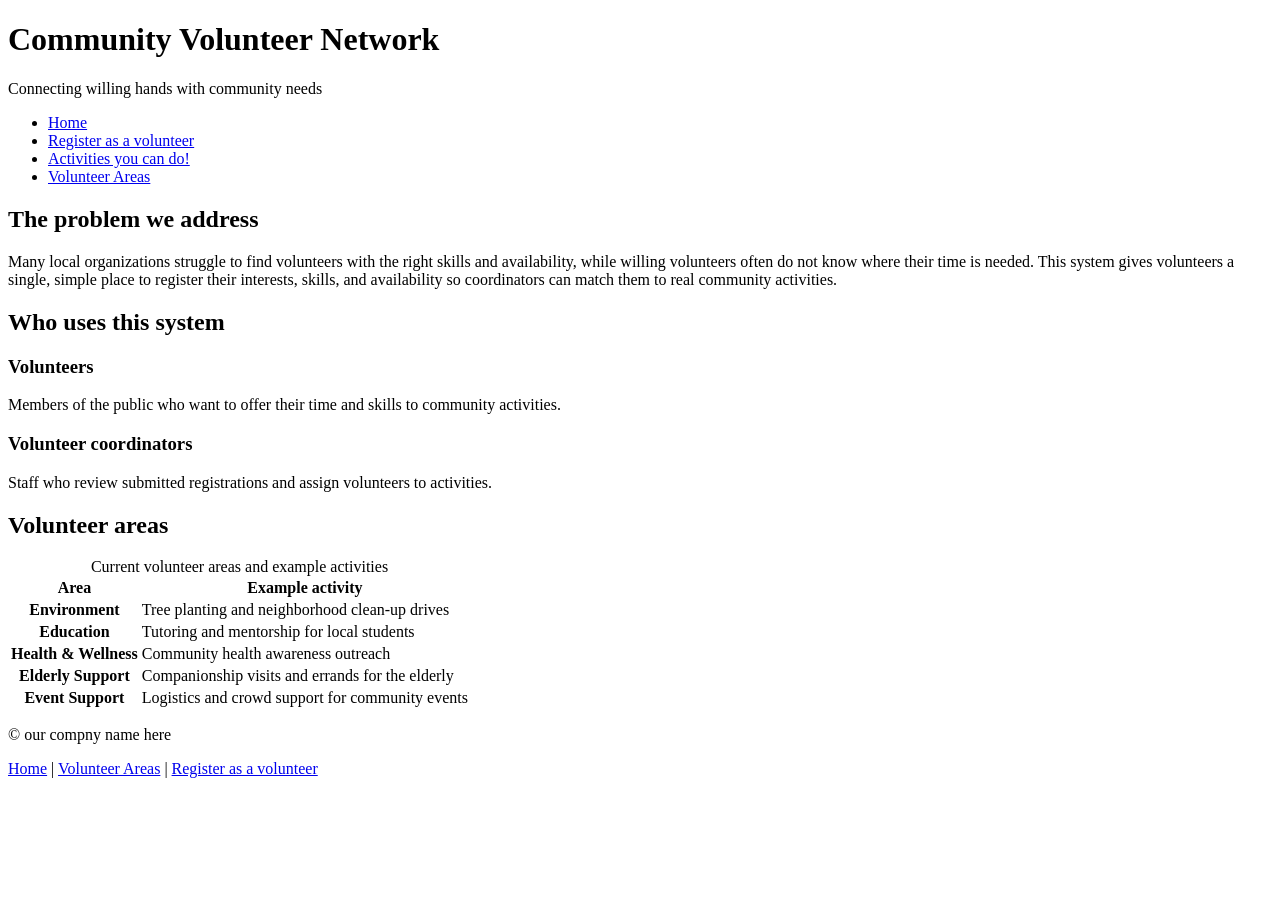
==== HTML-Jesse/about.html @ 6efd9408 "ADDed activites and about pages, updated nav bar and footer links to include new pages and cleaned u" ====
<!DOCTYPE html>
<html lang="en">
<head>
  <meta charset="UTF-8">
  <meta name="viewport" content="width=device-width, initial-scale=1.0">
  <title>About Us</title>
  <link rel="stylesheet" href="style.css">
</head>
<body>


  <header>
    <div class="site-branding">
      <h1>Community Volunteer Network</h1>
      <p class="tagline">Connecting willing hands with community needs</p>
    </div>

    <nav aria-label="Main navigation">
      <ul>
        <li><a href="index.html">Home</a></li>
        <li><a href="register.html">Register as a volunteer</a></li>
        <li><a href="activities.html">Activities you can do!</a></li>
        <li><a href="about.html" aria-current="page">Volunteer Areas</a></li>
      </ul>
    </nav>
  </header>

  <main id="main-content">

    <section aria-labelledby="problem-heading">
      <h2 id="problem-heading">The problem we address</h2>
      <p>
        Many local organizations struggle to find volunteers with the right skills and
        availability, while willing volunteers often do not know where their time is
        needed. This system gives volunteers a single, simple place to register their
        interests, skills, and availability so coordinators can match them to real
        community activities.
      </p>
    </section>

    <section aria-labelledby="users-heading">
      <h2 id="users-heading">Who uses this system</h2>
      <article>
        <h3>Volunteers</h3>
        <p>Members of the public who want to offer their time and skills to community activities.</p>
      </article>
      <article>
        <h3>Volunteer coordinators</h3>
        <p>Staff who review submitted registrations and assign volunteers to activities.</p>
      </article>
    </section>

    <section aria-labelledby="areas-heading">
      <h2 id="areas-heading">Volunteer areas</h2>
      <table>
        <caption>Current volunteer areas and example activities</caption>
        <thead>
          <tr>
            <th scope="col">Area</th>
            <th scope="col">Example activity</th>
          </tr>
        </thead>
        <tbody>
          <tr>
            <th scope="row">Environment</th>
            <td>Tree planting and neighborhood clean-up drives</td>
          </tr>
          <tr>
            <th scope="row">Education</th>
            <td>Tutoring and mentorship for local students</td>
          </tr>
          <tr>
            <th scope="row">Health &amp; Wellness</th>
            <td>Community health awareness outreach</td>
          </tr>
          <tr>
            <th scope="row">Elderly Support</th>
            <td>Companionship visits and errands for the elderly</td>
          </tr>
          <tr>
            <th scope="row">Event Support</th>
            <td>Logistics and crowd support for community events</td>
          </tr>
        </tbody>
      </table>
    </section>

  </main>

  <footer>
    <p>&copy; our compny name here</p>
    <p>
      <a href="index.html">Home</a> |
      <a href="about.html">Volunteer Areas</a> |
      <a href="register.html">Register as a volunteer</a>
    </p>
  </footer>

  <script src="script.js"></script>
</body>
</html>
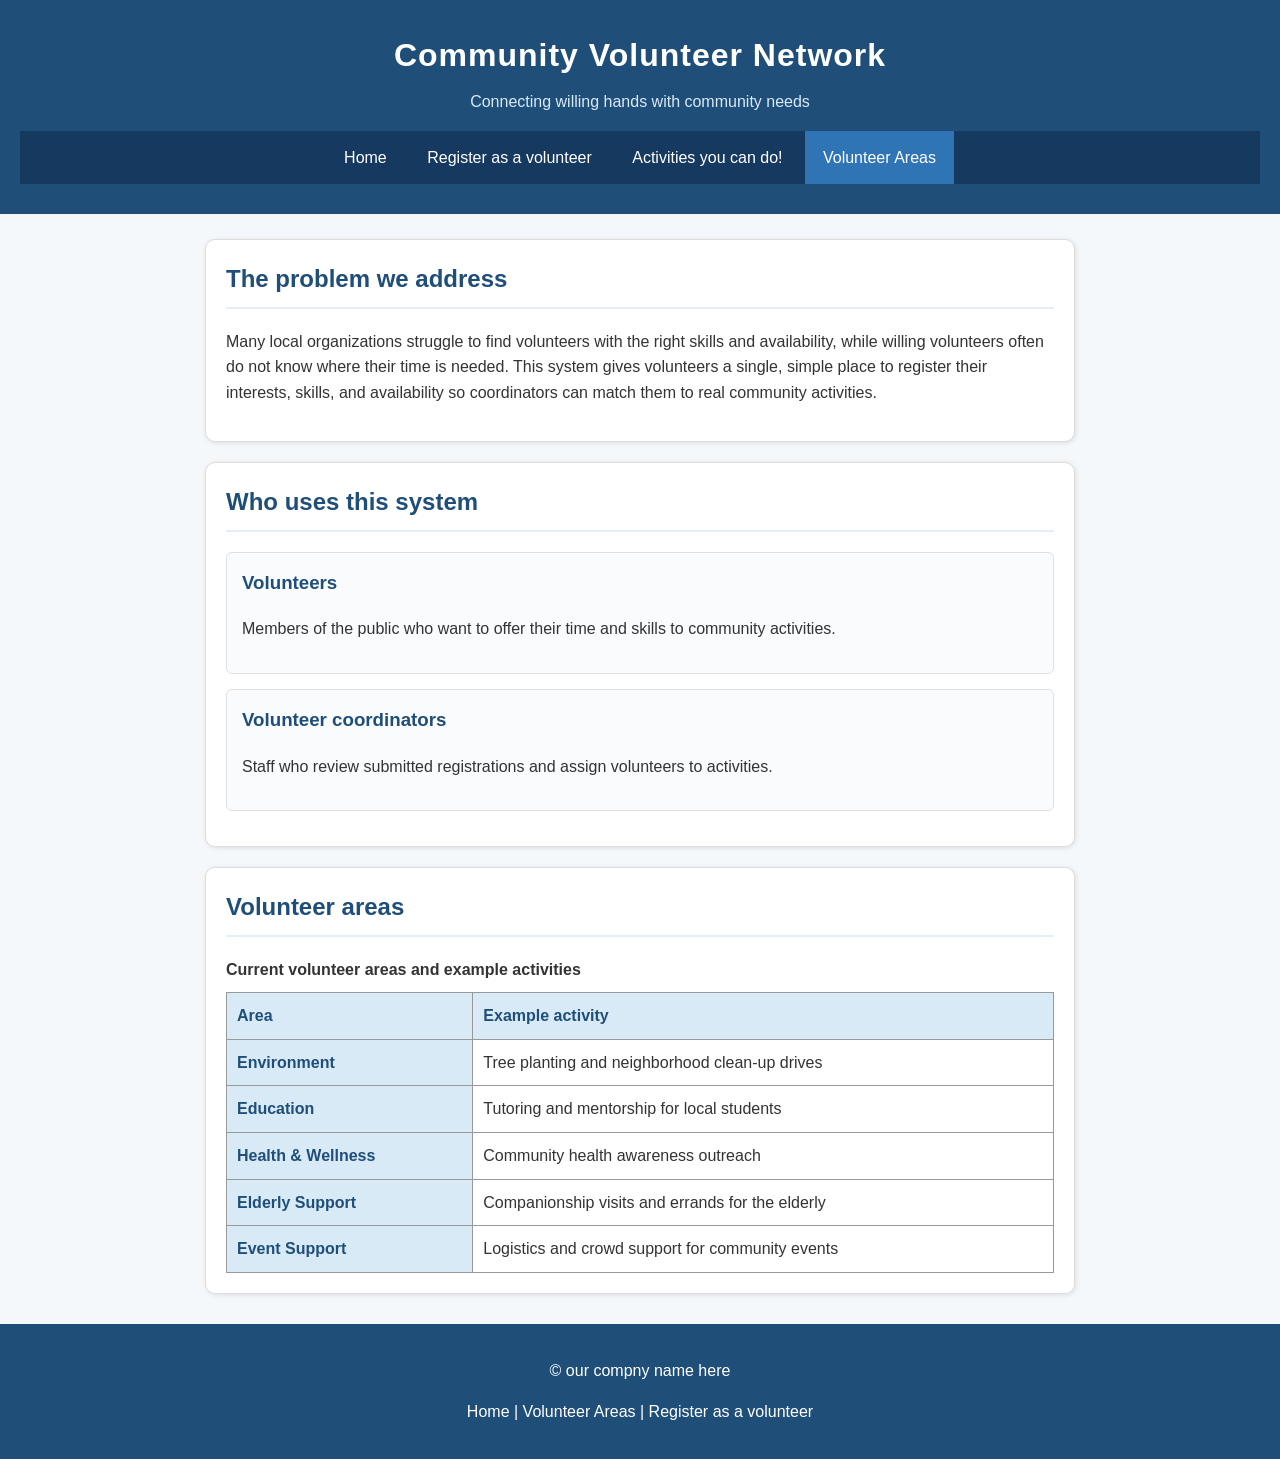
==== commit 369022e0: "Change stylesheet link to style_Migi.css" ====
--- a/HTML-Jesse/about.html
+++ b/HTML-Jesse/about.html
@@ -4,7 +4,7 @@
   <meta charset="UTF-8">
   <meta name="viewport" content="width=device-width, initial-scale=1.0">
   <title>About Us</title>
-  <link rel="stylesheet" href="style.css">
+  <link rel="stylesheet" href="style_Migi.css">
 </head>
 <body>
 
--- a/HTML-Jesse/style_Migi.css
+++ b/HTML-Jesse/style_Migi.css
@@ -0,0 +1,276 @@
+/* ==========================================================================
+   Global Styles & Reset
+   ========================================================================== */
+
+* {
+  box-sizing: border-box;
+}
+
+body {
+  margin: 0;
+  font-family: Arial, Helvetica, sans-serif;
+  background-color: #f4f8fb;
+  color: #333333;
+  line-height: 1.6;
+}
+
+/* ==========================================================================
+   Header & Navigation
+   ========================================================================== */
+
+header {
+  background-color: #1f4e79;
+  color: #ffffff;
+  text-align: center;
+  padding: 30px 20px;
+}
+
+header h1 {
+  margin: 0;
+  font-size: 32px;
+  letter-spacing: 1px;
+}
+
+.tagline {
+  margin-top: 8px;
+  font-size: 16px;
+  color: #d9eaf7;
+}
+
+nav {
+  background-color: #163a5f;
+  position: sticky;
+  top: 0;
+  z-index: 10;
+}
+
+nav ul {
+  list-style-type: none;
+  margin: 0;
+  padding: 0;
+  text-align: center;
+}
+
+nav li {
+  display: inline-block;
+}
+
+nav a {
+  display: inline-block;
+  color: #ffffff;
+  text-decoration: none;
+  padding: 14px 18px;
+}
+
+nav a:hover,
+nav a[aria-current="page"] {
+  background-color: #2f75b5;
+}
+
+/* ==========================================================================
+   Main Content Layout
+   ========================================================================== */
+
+main {
+  max-width: 900px;
+  margin: 25px auto;
+  padding: 0 15px;
+}
+
+main h1 {
+  color: #1f4e79;
+  border-bottom: 2px solid #e5eef7;
+  padding-bottom: 8px;
+}
+
+section {
+  background-color: #ffffff;
+  border: 1px solid #dddddd;
+  border-radius: 10px;
+  padding: 20px;
+  margin-bottom: 20px;
+  box-shadow: 1px 1px 5px rgba(0, 0, 0, 0.1);
+}
+
+section h2 {
+  color: #1f4e79;
+  border-bottom: 2px solid #e5eef7;
+  padding-bottom: 8px;
+  margin-top: 0;
+}
+
+/* ==========================================================================
+   Lists & Typography
+   ========================================================================== */
+
+ul {
+  padding-left: 20px;
+}
+
+article {
+  background-color: #f9fbfd;
+  border: 1px solid #e0e0e0;
+  border-radius: 6px;
+  padding: 15px;
+  margin-bottom: 15px;
+}
+
+article h3 {
+  margin-top: 0;
+  color: #1f4e79;
+}
+
+a {
+  color: #1f4e79;
+  text-decoration: none;
+}
+
+a:hover {
+  text-decoration: underline;
+}
+
+/* ==========================================================================
+   Tables
+   ========================================================================== */
+
+table {
+  border-collapse: collapse;
+  width: 100%;
+  margin-top: 15px;
+}
+
+caption {
+  font-weight: bold;
+  margin-bottom: 10px;
+  text-align: left;
+}
+
+th,
+td {
+  border: 1px solid #999999;
+  padding: 10px;
+  text-align: left;
+  vertical-align: top;
+}
+
+th {
+  background-color: #d9eaf7;
+  color: #1f4e79;
+}
+
+tr:hover {
+  background-color: #f2f2f2;
+}
+
+/* ==========================================================================
+   Form Controls
+   ========================================================================== */
+
+fieldset {
+  border: 1px solid #cccccc;
+  border-radius: 6px;
+  padding: 15px;
+  margin-bottom: 20px;
+  background-color: #ffffff;
+}
+
+legend {
+  font-weight: bold;
+  color: #1f4e79;
+  padding: 0 6px;
+}
+
+.form-field {
+  margin-bottom: 15px;
+}
+
+label,
+.group-label {
+  display: block;
+  font-weight: bold;
+  margin-bottom: 5px;
+}
+
+input[type="text"],
+input[type="email"],
+input[type="tel"],
+input[type="date"],
+input[type="number"],
+select,
+textarea {
+  width: 100%;
+  padding: 10px;
+  border: 1px solid #aaaaaa;
+  border-radius: 5px;
+  font-size: 14px;
+}
+
+textarea {
+  resize: vertical;
+}
+
+.radio-group label,
+.checkbox-group label,
+.checkbox-field label {
+  display: inline-block;
+  font-weight: normal;
+  margin-right: 15px;
+  cursor: pointer;
+}
+
+.checkbox-group label {
+  display: block;
+  margin-bottom: 5px;
+}
+
+.required {
+  color: #cc0000;
+}
+
+.error-message {
+  color: #cc0000;
+  font-size: 13px;
+  display: block;
+  margin-top: 4px;
+}
+
+.char-count {
+  font-size: 12px;
+  color: #666666;
+  display: block;
+  margin-top: 4px;
+}
+
+button[type="submit"] {
+  background-color: #1f4e79;
+  color: #ffffff;
+  border: none;
+  padding: 12px 20px;
+  border-radius: 5px;
+  font-size: 16px;
+  cursor: pointer;
+}
+
+button[type="submit"]:hover {
+  background-color: #163a5f;
+}
+
+/* ==========================================================================
+   Footer
+   ========================================================================== */
+
+footer {
+  background-color: #1f4e79;
+  color: #ffffff;
+  text-align: center;
+  padding: 18px;
+  margin-top: 30px;
+}
+
+footer a {
+  color: #ffffff;
+}
+
+footer a:hover {
+  color: #d9eaf7;
+}
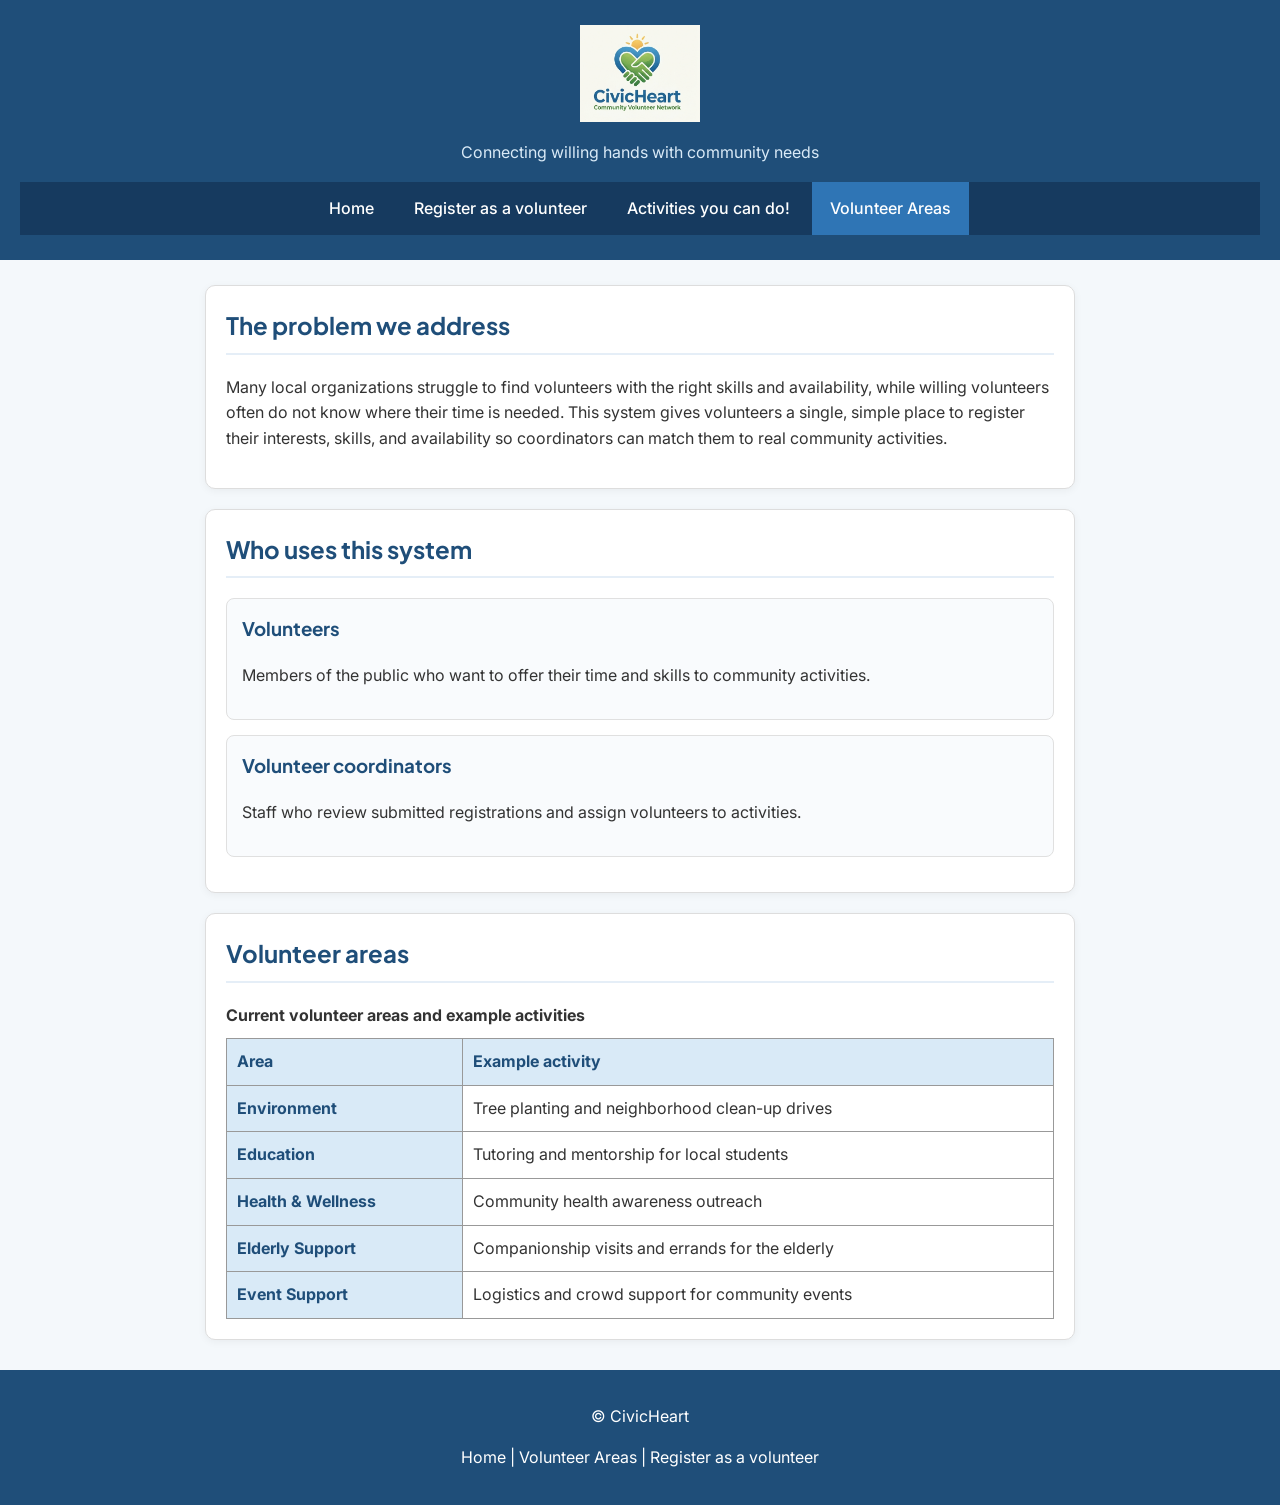
==== commit cb4a528b: "modernised font abit,added logo" ====
--- a/HTML-Jesse/about.html
+++ b/HTML-Jesse/about.html
@@ -11,7 +11,9 @@
 
   <header>
     <div class="site-branding">
-      <h1>Community Volunteer Network</h1>
+      <a href="index.html">
+        <img src="images/civilogo.png" alt="CivicHeart Logo" class="site-logo">
+      </a>
       <p class="tagline">Connecting willing hands with community needs</p>
     </div>
 
@@ -88,7 +90,7 @@
   </main>
 
   <footer>
-    <p>&copy; our compny name here</p>
+    <p>&copy; CivicHeart</p>
     <p>
       <a href="index.html">Home</a> |
       <a href="about.html">Volunteer Areas</a> |
--- a/HTML-Jesse/style_Migi.css
+++ b/HTML-Jesse/style_Migi.css
@@ -1,3 +1,4 @@
+@import url('https://fonts.googleapis.com/css2?family=Inter:wght@400;500;600&family=Plus+Jakarta+Sans:wght@600;700;800&display=swap');
 /* ==========================================================================
    Global Styles & Reset
    ========================================================================== */
@@ -8,12 +9,15 @@
 
 body {
   margin: 0;
-  font-family: Arial, Helvetica, sans-serif;
+  font-family: 'Inter', -apple-system, BlinkMacSystemFont, 'Segoe UI', Roboto, sans-serif  ;
   background-color: #f4f8fb;
   color: #333333;
   line-height: 1.6;
 }
 
+h1, h2, h3, h4, h5, h6, legend {
+  font-family: 'Plus Jakarta Sans', sans-serif;
+}
 /* ==========================================================================
    Header & Navigation
    ========================================================================== */
@@ -22,9 +26,20 @@
   background-color: #1f4e79;
   color: #ffffff;
   text-align: center;
-  padding: 30px 20px;
-}
-
+  padding: 25px 20px;
+}
+.site-branding {
+  display: flex;
+  flex-direction: column;
+  align-items: center;
+  justify-content: center;
+  gap: 10px;
+}
+.site-logo {
+  max-width: 120px;
+  height: auto;
+  display: block;
+}
 header h1 {
   margin: 0;
   font-size: 32px;
@@ -60,6 +75,7 @@
   color: #ffffff;
   text-decoration: none;
   padding: 14px 18px;
+  font-weight: 500;
 }
 
 nav a:hover,
@@ -89,7 +105,7 @@
   border-radius: 10px;
   padding: 20px;
   margin-bottom: 20px;
-  box-shadow: 1px 1px 5px rgba(0, 0, 0, 0.1);
+  box-shadow: 0 2px 8px rgba(0, 0, 0, 0.05);
 }
 
 section h2 {
@@ -110,7 +126,7 @@
 article {
   background-color: #f9fbfd;
   border: 1px solid #e0e0e0;
-  border-radius: 6px;
+  border-radius: 8px;
   padding: 15px;
   margin-bottom: 15px;
 }
@@ -168,7 +184,7 @@
 
 fieldset {
   border: 1px solid #cccccc;
-  border-radius: 6px;
+  border-radius: 8px;
   padding: 15px;
   margin-bottom: 20px;
   background-color: #ffffff;
@@ -187,7 +203,7 @@
 label,
 .group-label {
   display: block;
-  font-weight: bold;
+  font-weight: 600;
   margin-bottom: 5px;
 }
 
@@ -201,8 +217,9 @@
   width: 100%;
   padding: 10px;
   border: 1px solid #aaaaaa;
-  border-radius: 5px;
+  border-radius: 6px;
   font-size: 14px;
+  font-family: inherit;
 }
 
 textarea {
@@ -246,7 +263,7 @@
   color: #ffffff;
   border: none;
   padding: 12px 20px;
-  border-radius: 5px;
+  border-radius: 6px;
   font-size: 16px;
   cursor: pointer;
 }
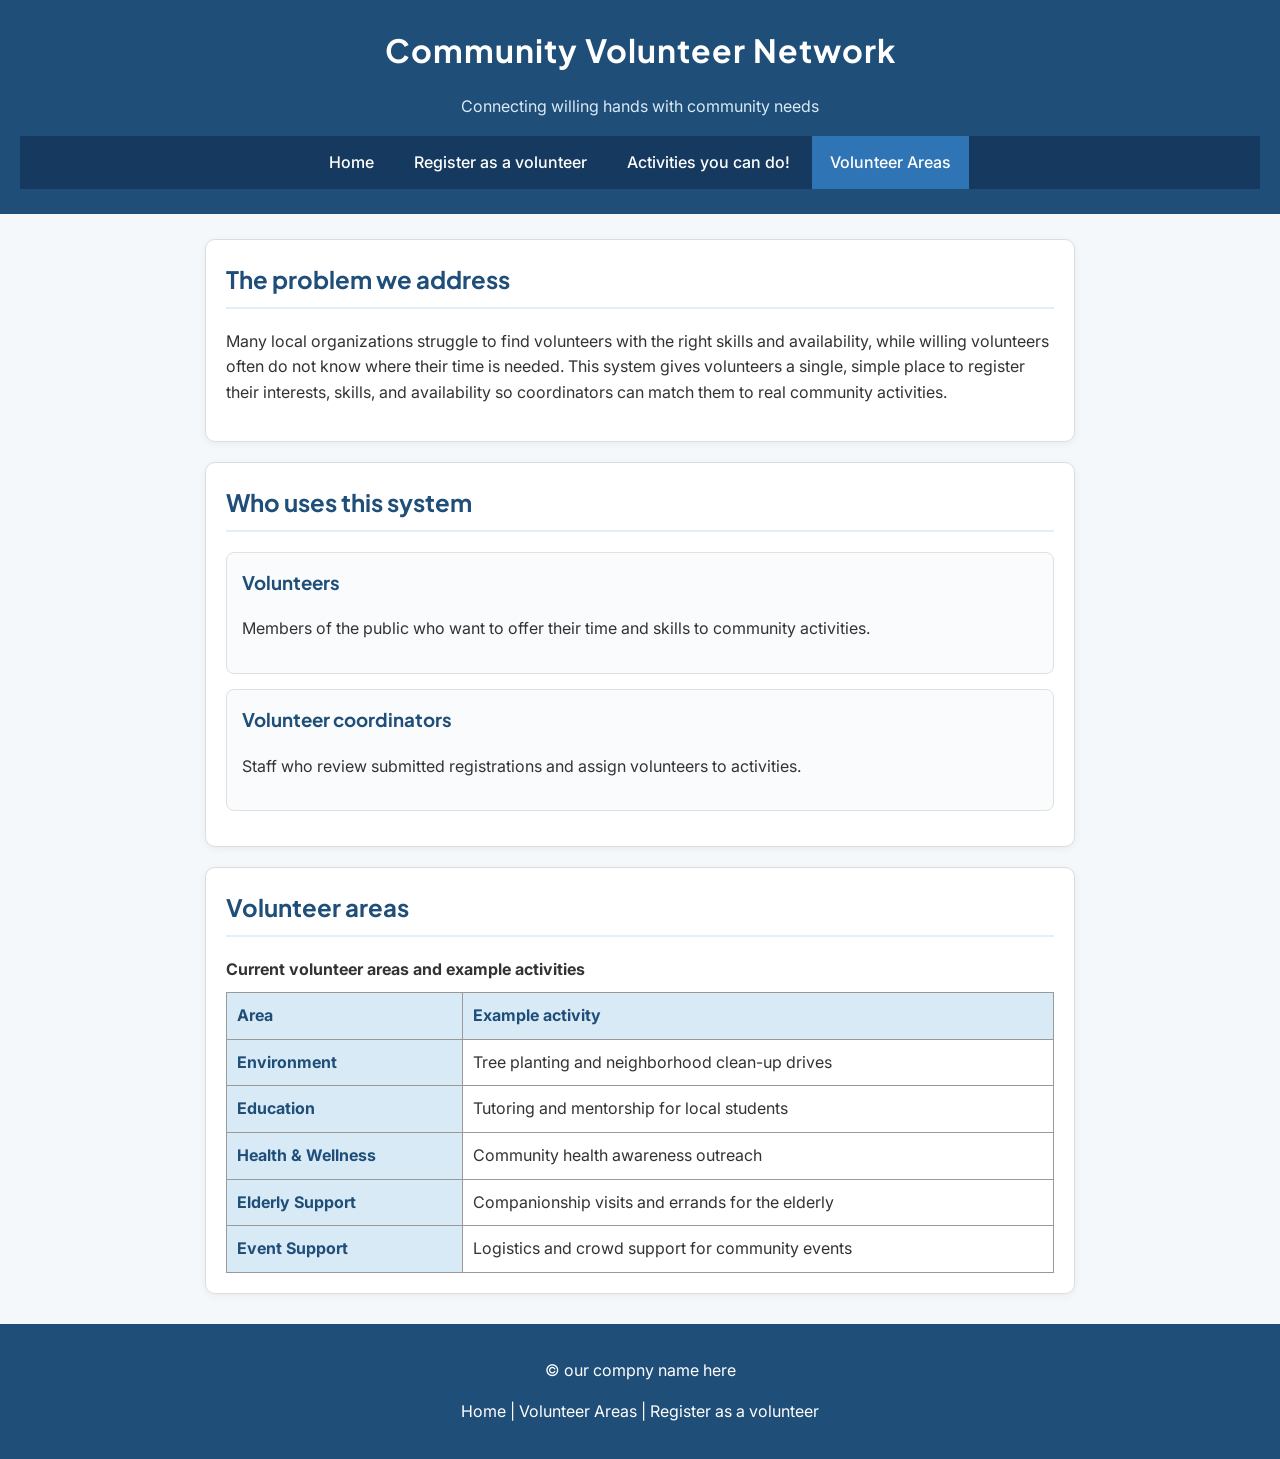
==== commit d331796c: "script.js" ====
--- a/HTML-Jesse/about.html
+++ b/HTML-Jesse/about.html
@@ -5,15 +5,14 @@
   <meta name="viewport" content="width=device-width, initial-scale=1.0">
   <title>About Us</title>
   <link rel="stylesheet" href="style_Migi.css">
+  <script src="script.js"></script>
 </head>
 <body>
 
 
   <header>
     <div class="site-branding">
-      <a href="index.html">
-        <img src="images/civilogo.png" alt="CivicHeart Logo" class="site-logo">
-      </a>
+      <h1>Community Volunteer Network</h1>
       <p class="tagline">Connecting willing hands with community needs</p>
     </div>
 
@@ -90,7 +89,7 @@
   </main>
 
   <footer>
-    <p>&copy; CivicHeart</p>
+    <p>&copy; our compny name here</p>
     <p>
       <a href="index.html">Home</a> |
       <a href="about.html">Volunteer Areas</a> |
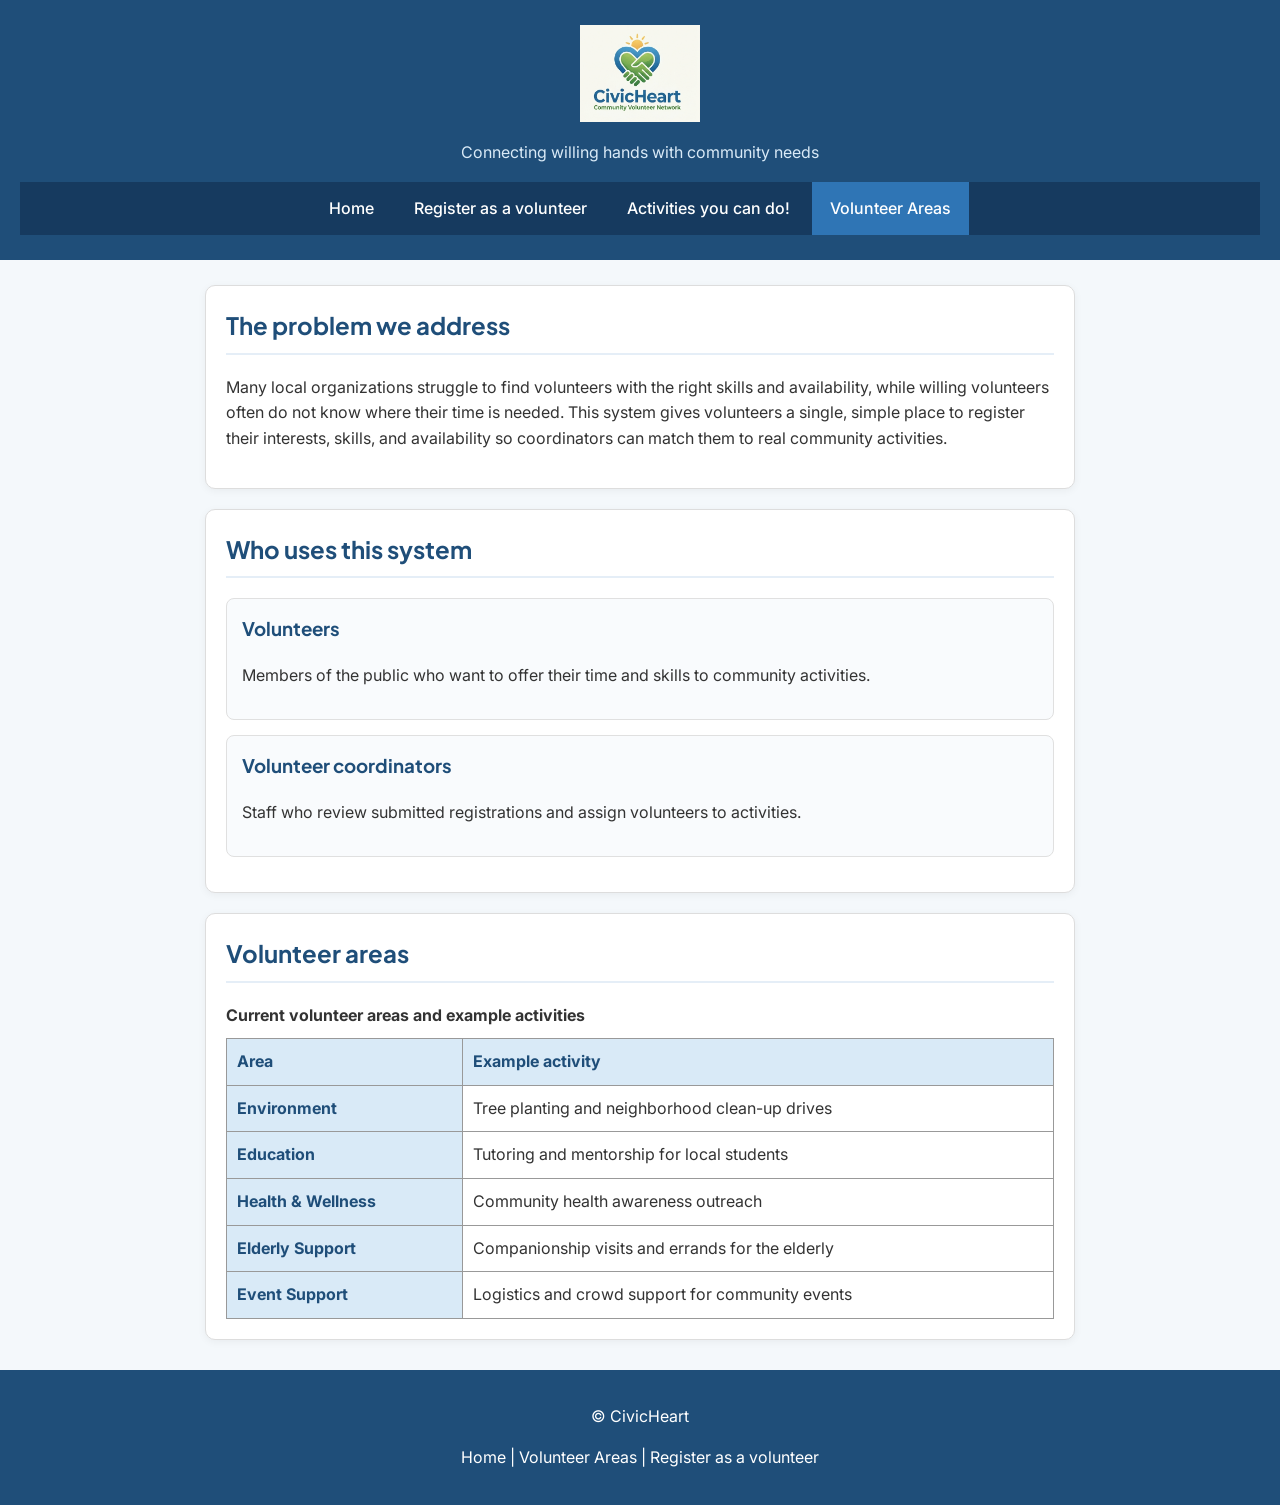
==== commit 2ced4041: "Merge branch 'main' of https://github.com/migi-atinga/web_application_project" ====
--- a/HTML-Jesse/about.html
+++ b/HTML-Jesse/about.html
@@ -5,14 +5,16 @@
   <meta name="viewport" content="width=device-width, initial-scale=1.0">
   <title>About Us</title>
   <link rel="stylesheet" href="style_Migi.css">
-  <script src="script.js"></script>
+  <script src="script.js" defer></script>
 </head>
 <body>
 
 
   <header>
     <div class="site-branding">
-      <h1>Community Volunteer Network</h1>
+      <a href="index.html">
+        <img src="images/civilogo.png" alt="CivicHeart Logo" class="site-logo">
+      </a>
       <p class="tagline">Connecting willing hands with community needs</p>
     </div>
 
@@ -89,7 +91,7 @@
   </main>
 
   <footer>
-    <p>&copy; our compny name here</p>
+    <p>&copy; CivicHeart</p>
     <p>
       <a href="index.html">Home</a> |
       <a href="about.html">Volunteer Areas</a> |
